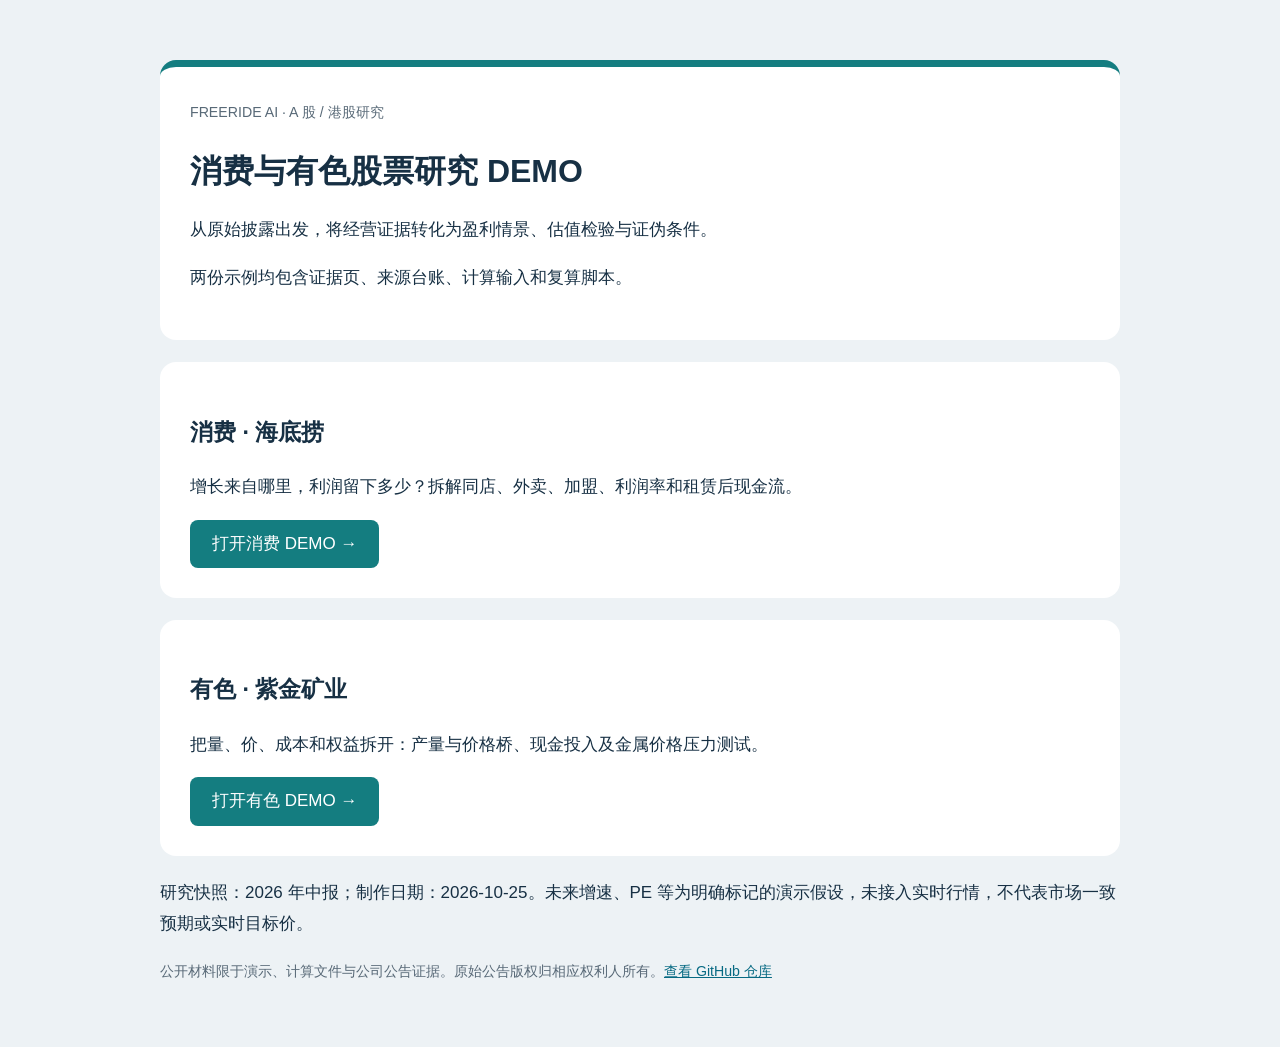
==== index.html @ 467af82f "Publish consumer and nonferrous research demos" ====
<!doctype html><html lang="zh-CN"><head><meta charset="utf-8"><meta name="viewport" content="width=device-width,initial-scale=1"><title>FREERIDE AI · 股票研究 DEMO</title><style>body{margin:0;background:#edf2f5;color:#173044;font:17px/1.8 "Microsoft YaHei",sans-serif}main{max-width:960px;margin:60px auto;padding:0 24px}header,article{background:white;border-radius:16px;padding:30px;margin:22px 0}header{border-top:7px solid #147d80}h1{font-size:32px;line-height:1.4}h2{font-size:23px}a{color:#076a83}.button{display:inline-block;background:#147d80;color:white;padding:9px 22px;border-radius:8px;text-decoration:none}small{color:#586977}</style></head><body><main><header><small>FREERIDE AI · A 股 / 港股研究</small><h1>消费与有色股票研究 DEMO</h1><p>从原始披露出发，将经营证据转化为盈利情景、估值检验与证伪条件。</p><p>两份示例均包含证据页、来源台账、计算输入和复算脚本。</p></header><article><h2>消费 · 海底捞</h2><p>增长来自哪里，利润留下多少？拆解同店、外卖、加盟、利润率和租赁后现金流。</p><a class="button" href="consumer.html">打开消费 DEMO →</a></article><article><h2>有色 · 紫金矿业</h2><p>把量、价、成本和权益拆开：产量与价格桥、现金投入及金属价格压力测试。</p><a class="button" href="nonferrous.html">打开有色 DEMO →</a></article><footer><p>研究快照：2026 年中报；制作日期：2026-10-25。未来增速、PE 等为明确标记的演示假设，未接入实时行情，不代表市场一致预期或实时目标价。</p><small>公开材料限于演示、计算文件与公司公告证据。原始公告版权归相应权利人所有。<a href="https://github.com/Lancewang1/freeride-equity-demos">查看 GitHub 仓库</a></small></footer></main></body></html>
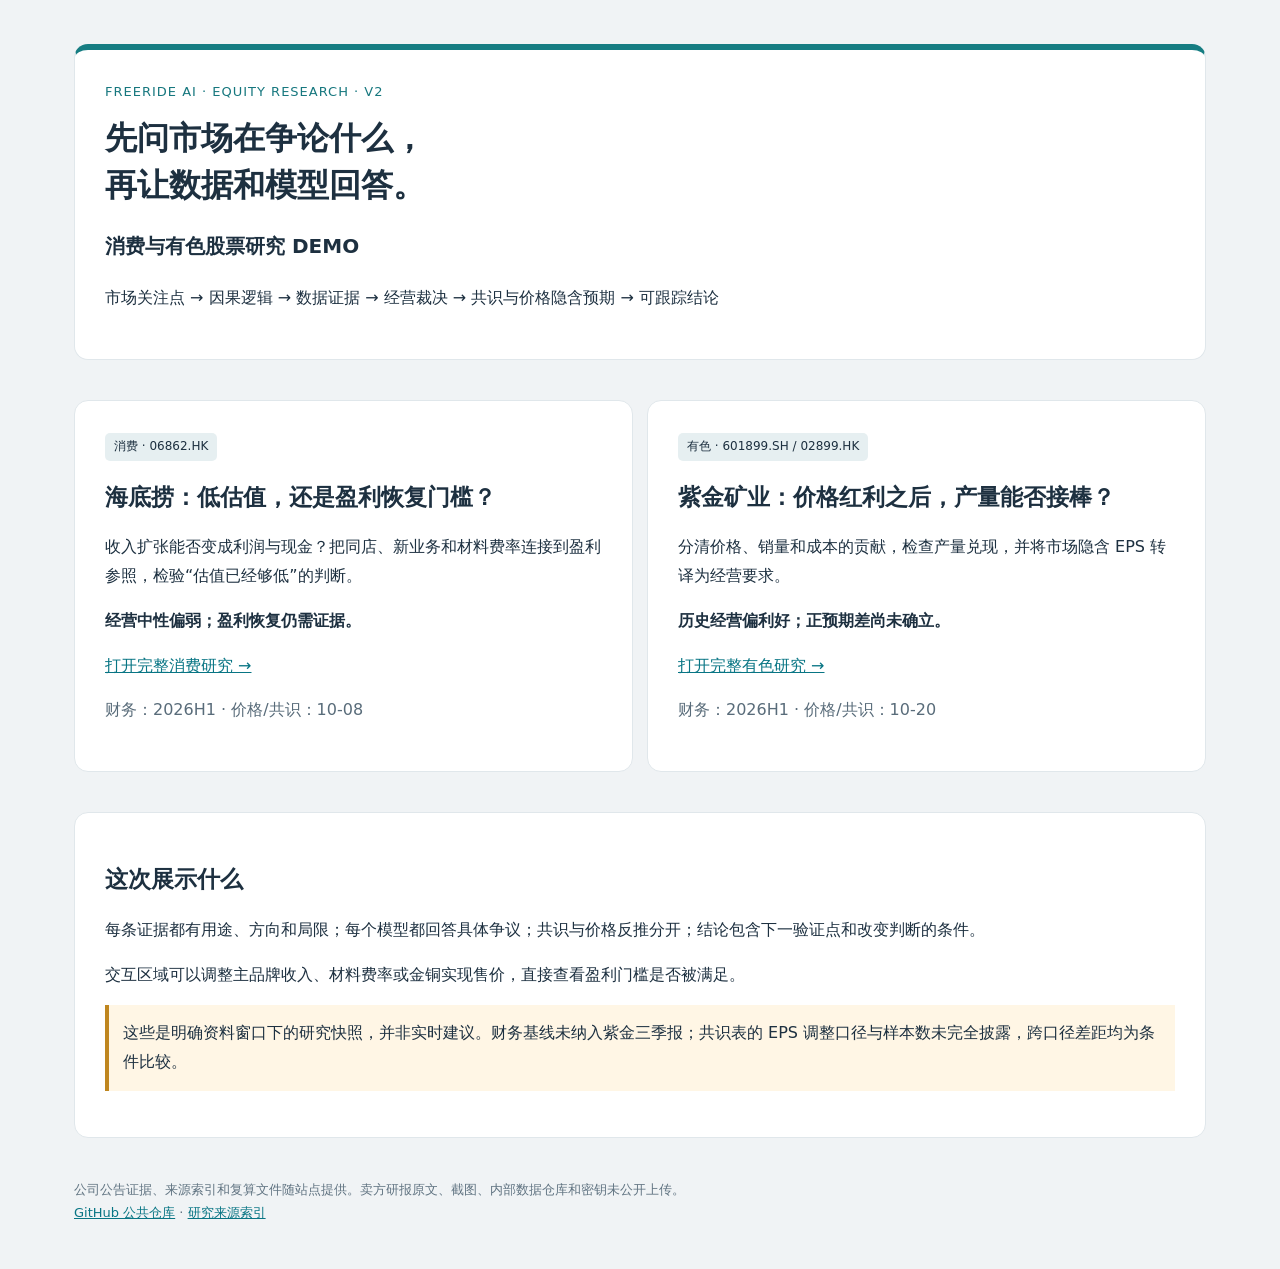
==== commit ae84f1a6: "Rebuild demos around six-step market-question research narrative" ====
--- a/index.html
+++ b/index.html
@@ -1 +1 @@
-<!doctype html><html lang="zh-CN"><head><meta charset="utf-8"><meta name="viewport" content="width=device-width,initial-scale=1"><title>FREERIDE AI · 股票研究 DEMO</title><style>body{margin:0;background:#edf2f5;color:#173044;font:17px/1.8 "Microsoft YaHei",sans-serif}main{max-width:960px;margin:60px auto;padding:0 24px}header,article{background:white;border-radius:16px;padding:30px;margin:22px 0}header{border-top:7px solid #147d80}h1{font-size:32px;line-height:1.4}h2{font-size:23px}a{color:#076a83}.button{display:inline-block;background:#147d80;color:white;padding:9px 22px;border-radius:8px;text-decoration:none}small{color:#586977}</style></head><body><main><header><small>FREERIDE AI · A 股 / 港股研究</small><h1>消费与有色股票研究 DEMO</h1><p>从原始披露出发，将经营证据转化为盈利情景、估值检验与证伪条件。</p><p>两份示例均包含证据页、来源台账、计算输入和复算脚本。</p></header><article><h2>消费 · 海底捞</h2><p>增长来自哪里，利润留下多少？拆解同店、外卖、加盟、利润率和租赁后现金流。</p><a class="button" href="consumer.html">打开消费 DEMO →</a></article><article><h2>有色 · 紫金矿业</h2><p>把量、价、成本和权益拆开：产量与价格桥、现金投入及金属价格压力测试。</p><a class="button" href="nonferrous.html">打开有色 DEMO →</a></article><footer><p>研究快照：2026 年中报；制作日期：2026-10-25。未来增速、PE 等为明确标记的演示假设，未接入实时行情，不代表市场一致预期或实时目标价。</p><small>公开材料限于演示、计算文件与公司公告证据。原始公告版权归相应权利人所有。<a href="https://github.com/Lancewang1/freeride-equity-demos">查看 GitHub 仓库</a></small></footer></main></body></html>+<!doctype html><html lang="zh-CN"><head><meta charset="utf-8"><meta name="viewport" content="width=device-width,initial-scale=1"><title>FREERIDE AI · 从市场问题到可跟踪结论</title><link rel="stylesheet" href="research.css"></head><body><main><header><div class="eyebrow">FREERIDE AI · EQUITY RESEARCH · V2</div><h1>先问市场在争论什么，<br>再让数据和模型回答。</h1><p class="lead">消费与有色股票研究 DEMO</p><p>市场关注点 → 因果逻辑 → 数据证据 → 经营裁决 → 共识与价格隐含预期 → 可跟踪结论</p></header><div class="grid"><section><span class="tag">消费 · 06862.HK</span><h2>海底捞：低估值，还是盈利恢复门槛？</h2><p>收入扩张能否变成利润与现金？把同店、新业务和材料费率连接到盈利参照，检验“估值已经够低”的判断。</p><p><b>经营中性偏弱；盈利恢复仍需证据。</b></p><a href="consumer.html">打开完整消费研究 →</a><p class="muted">财务：2026H1 · 价格/共识：10-08</p></section><section><span class="tag">有色 · 601899.SH / 02899.HK</span><h2>紫金矿业：价格红利之后，产量能否接棒？</h2><p>分清价格、销量和成本的贡献，检查产量兑现，并将市场隐含 EPS 转译为经营要求。</p><p><b>历史经营偏利好；正预期差尚未确立。</b></p><a href="nonferrous.html">打开完整有色研究 →</a><p class="muted">财务：2026H1 · 价格/共识：10-20</p></section></div><section><h2>这次展示什么</h2><p>每条证据都有用途、方向和局限；每个模型都回答具体争议；共识与价格反推分开；结论包含下一验证点和改变判断的条件。</p><p>交互区域可以调整主品牌收入、材料费率或金铜实现售价，直接查看盈利门槛是否被满足。</p><p class="note">这些是明确资料窗口下的研究快照，并非实时建议。财务基线未纳入紫金三季报；共识表的 EPS 调整口径与样本数未完全披露，跨口径差距均为条件比较。</p></section><footer>公司公告证据、来源索引和复算文件随站点提供。卖方研报原文、截图、内部数据仓库和密钥未公开上传。<br><a href="https://github.com/Lancewang1/freeride-equity-demos">GitHub 公共仓库</a> · <a href="sources/research_citations.json">研究来源索引</a></footer></main></body></html>
--- a/research.css
+++ b/research.css
@@ -0,0 +1 @@
+*{box-sizing:border-box}html{scroll-behavior:smooth;scroll-padding-top:85px}body{margin:0;background:#f0f3f5;color:#1d3040;font:16px/1.8 "Microsoft YaHei",system-ui,sans-serif}main{max-width:1180px;margin:auto;padding:24px}header,section{background:#fff;border:1px solid #e0e7eb;border-radius:14px;padding:30px;margin:20px 0}header{border-top:6px solid #167d82}h1{font-size:32px;line-height:1.45;margin:12px 0}h2{font-size:23px;line-height:1.5}h3{font-size:18px}a{color:#087584}small,.muted{color:#596c7a}.eyebrow{font-size:13px;letter-spacing:1px;color:#16777e}nav{position:sticky;top:0;z-index:5;background:#183443;padding:12px 18px;display:flex;gap:12px;flex-wrap:wrap;border-radius:9px}nav a{color:white;text-decoration:none;font-size:14px}.lead{font-size:20px;font-weight:600}.verdict{background:#eaf3f4;border-left:4px solid #167d82;padding:18px}.note{background:#fff6e5;border-left:4px solid #bf861f;padding:14px}.grid{display:grid;grid-template-columns:repeat(auto-fit,minmax(240px,1fr));gap:14px}.card{background:#f0f5f6;padding:18px;border-radius:10px}.card strong{display:block;font-size:24px}.flow{display:flex;flex-wrap:wrap;gap:8px;align-items:center}.flow span{background:#eaf3f4;padding:10px 13px;border-radius:8px}.scroll{overflow-x:auto}table{width:100%;border-collapse:collapse;font-size:14px}th,td{padding:12px;border-bottom:1px solid #dfe7ec;text-align:left;vertical-align:top}th{background:#edf3f5;white-space:nowrap}.pos{color:#167349;font-weight:bold}.neg{color:#b4403e;font-weight:bold}.mix{color:#95650d;font-weight:bold}.controls{display:grid;grid-template-columns:repeat(auto-fit,minmax(205px,1fr));gap:14px;background:#eff5f6;padding:18px;border-radius:10px}label{font-size:14px}input,select{display:block;width:100%;max-width:250px;font:inherit;padding:9px;border:1px solid #a5b7c0;border-radius:6px;margin-top:6px}button{background:#167d82;color:white;border:0;border-radius:7px;padding:10px 18px;cursor:pointer;font:inherit;margin:12px 0}.result{background:#183443;color:white;padding:20px;border-radius:10px;margin:14px 0}.result strong{font-size:23px}details{margin:16px 0;padding:14px;background:#f6f8f9;border-radius:8px}summary{cursor:pointer;font-weight:bold}.tag{display:inline-block;padding:3px 9px;background:#e6eff1;border-radius:5px;font-size:12px;margin-right:6px}footer{padding:20px 0;color:#617482;font-size:13px}code{overflow-wrap:anywhere}section{scroll-margin-top:80px}@media(max-width:600px){main{padding:10px}header,section{padding:18px}h1{font-size:25px}h2{font-size:20px}nav{position:static;gap:8px}nav a{font-size:12px}td,th{min-width:110px;padding:9px}.lead{font-size:18px}}@media print{nav,.controls,button{display:none}section,header{border:0;break-inside:auto}body{background:white}.scroll{overflow:visible}}
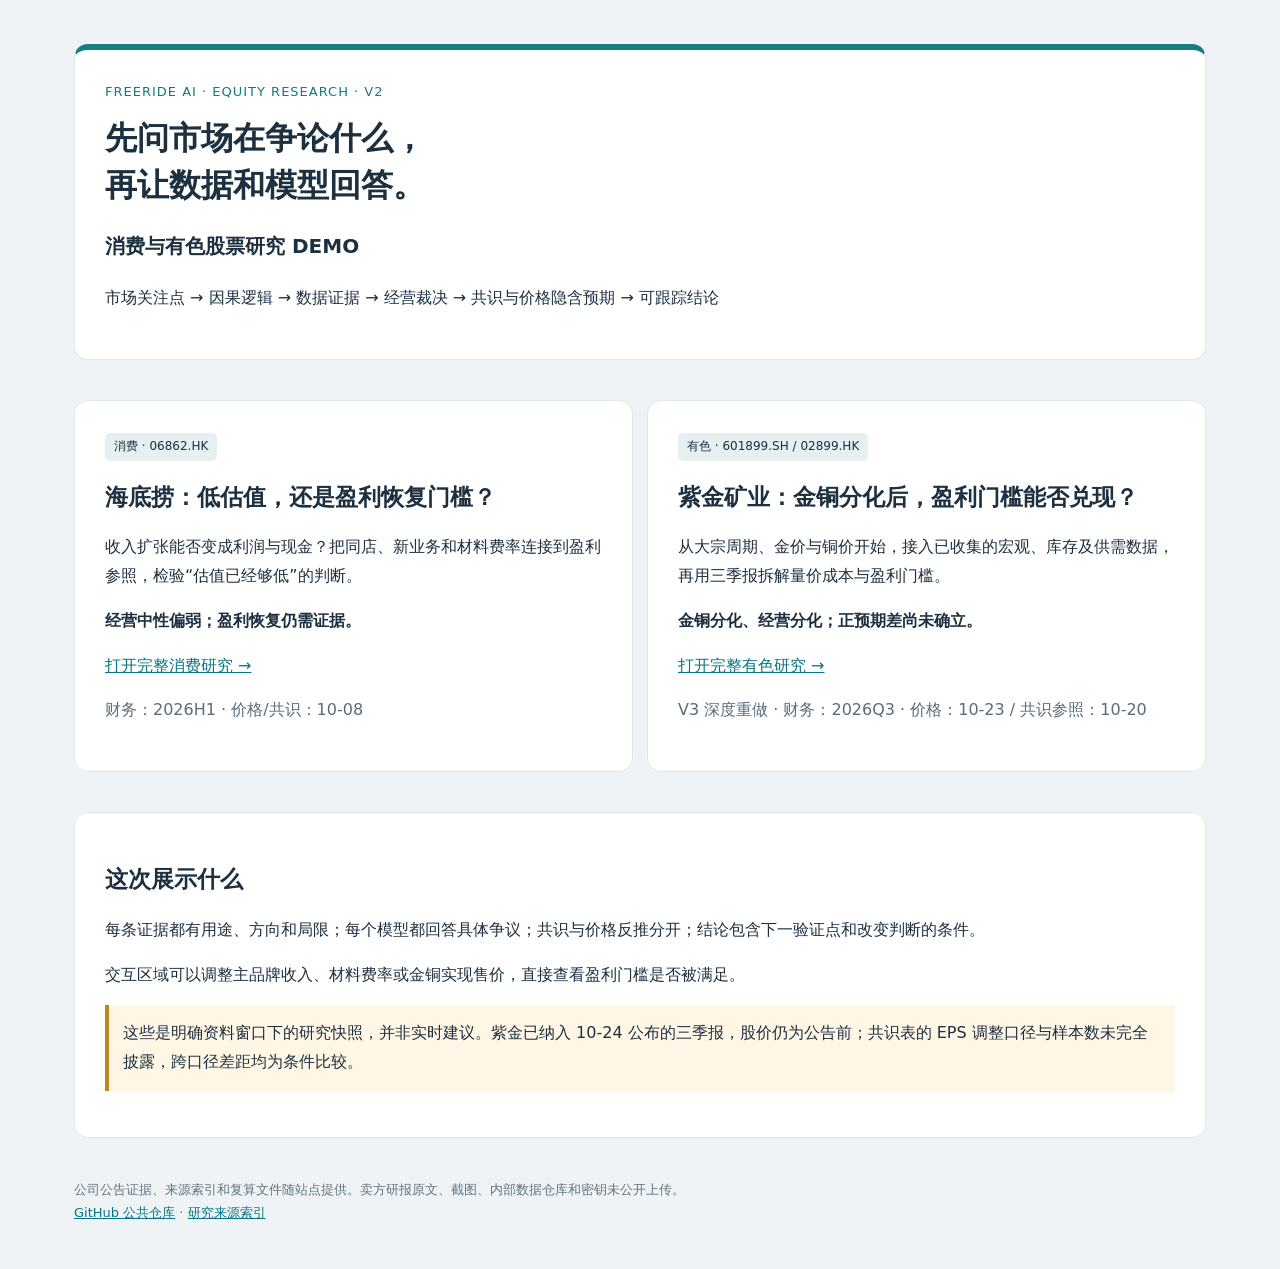
==== commit 02de6fe4: "Rebuild Zijin research around commodity cycles and Q3 operating evidence" ====
--- a/index.html
+++ b/index.html
@@ -1 +1 @@
-<!doctype html><html lang="zh-CN"><head><meta charset="utf-8"><meta name="viewport" content="width=device-width,initial-scale=1"><title>FREERIDE AI · 从市场问题到可跟踪结论</title><link rel="stylesheet" href="research.css"></head><body><main><header><div class="eyebrow">FREERIDE AI · EQUITY RESEARCH · V2</div><h1>先问市场在争论什么，<br>再让数据和模型回答。</h1><p class="lead">消费与有色股票研究 DEMO</p><p>市场关注点 → 因果逻辑 → 数据证据 → 经营裁决 → 共识与价格隐含预期 → 可跟踪结论</p></header><div class="grid"><section><span class="tag">消费 · 06862.HK</span><h2>海底捞：低估值，还是盈利恢复门槛？</h2><p>收入扩张能否变成利润与现金？把同店、新业务和材料费率连接到盈利参照，检验“估值已经够低”的判断。</p><p><b>经营中性偏弱；盈利恢复仍需证据。</b></p><a href="consumer.html">打开完整消费研究 →</a><p class="muted">财务：2026H1 · 价格/共识：10-08</p></section><section><span class="tag">有色 · 601899.SH / 02899.HK</span><h2>紫金矿业：价格红利之后，产量能否接棒？</h2><p>分清价格、销量和成本的贡献，检查产量兑现，并将市场隐含 EPS 转译为经营要求。</p><p><b>历史经营偏利好；正预期差尚未确立。</b></p><a href="nonferrous.html">打开完整有色研究 →</a><p class="muted">财务：2026H1 · 价格/共识：10-20</p></section></div><section><h2>这次展示什么</h2><p>每条证据都有用途、方向和局限；每个模型都回答具体争议；共识与价格反推分开；结论包含下一验证点和改变判断的条件。</p><p>交互区域可以调整主品牌收入、材料费率或金铜实现售价，直接查看盈利门槛是否被满足。</p><p class="note">这些是明确资料窗口下的研究快照，并非实时建议。财务基线未纳入紫金三季报；共识表的 EPS 调整口径与样本数未完全披露，跨口径差距均为条件比较。</p></section><footer>公司公告证据、来源索引和复算文件随站点提供。卖方研报原文、截图、内部数据仓库和密钥未公开上传。<br><a href="https://github.com/Lancewang1/freeride-equity-demos">GitHub 公共仓库</a> · <a href="sources/research_citations.json">研究来源索引</a></footer></main></body></html>
+<!doctype html><html lang="zh-CN"><head><meta charset="utf-8"><meta name="viewport" content="width=device-width,initial-scale=1"><title>FREERIDE AI · 从市场问题到可跟踪结论</title><link rel="stylesheet" href="research.css"></head><body><main><header><div class="eyebrow">FREERIDE AI · EQUITY RESEARCH · V2</div><h1>先问市场在争论什么，<br>再让数据和模型回答。</h1><p class="lead">消费与有色股票研究 DEMO</p><p>市场关注点 → 因果逻辑 → 数据证据 → 经营裁决 → 共识与价格隐含预期 → 可跟踪结论</p></header><div class="grid"><section><span class="tag">消费 · 06862.HK</span><h2>海底捞：低估值，还是盈利恢复门槛？</h2><p>收入扩张能否变成利润与现金？把同店、新业务和材料费率连接到盈利参照，检验“估值已经够低”的判断。</p><p><b>经营中性偏弱；盈利恢复仍需证据。</b></p><a href="consumer.html">打开完整消费研究 →</a><p class="muted">财务：2026H1 · 价格/共识：10-08</p></section><section><span class="tag">有色 · 601899.SH / 02899.HK</span><h2>紫金矿业：金铜分化后，盈利门槛能否兑现？</h2><p>从大宗周期、金价与铜价开始，接入已收集的宏观、库存及供需数据，再用三季报拆解量价成本与盈利门槛。</p><p><b>金铜分化、经营分化；正预期差尚未确立。</b></p><a href="nonferrous.html">打开完整有色研究 →</a><p class="muted">V3 深度重做 · 财务：2026Q3 · 价格：10-23 / 共识参照：10-20</p></section></div><section><h2>这次展示什么</h2><p>每条证据都有用途、方向和局限；每个模型都回答具体争议；共识与价格反推分开；结论包含下一验证点和改变判断的条件。</p><p>交互区域可以调整主品牌收入、材料费率或金铜实现售价，直接查看盈利门槛是否被满足。</p><p class="note">这些是明确资料窗口下的研究快照，并非实时建议。紫金已纳入 10-24 公布的三季报，股价仍为公告前；共识表的 EPS 调整口径与样本数未完全披露，跨口径差距均为条件比较。</p></section><footer>公司公告证据、来源索引和复算文件随站点提供。卖方研报原文、截图、内部数据仓库和密钥未公开上传。<br><a href="https://github.com/Lancewang1/freeride-equity-demos">GitHub 公共仓库</a> · <a href="sources/research_citations.json">研究来源索引</a></footer></main></body></html>
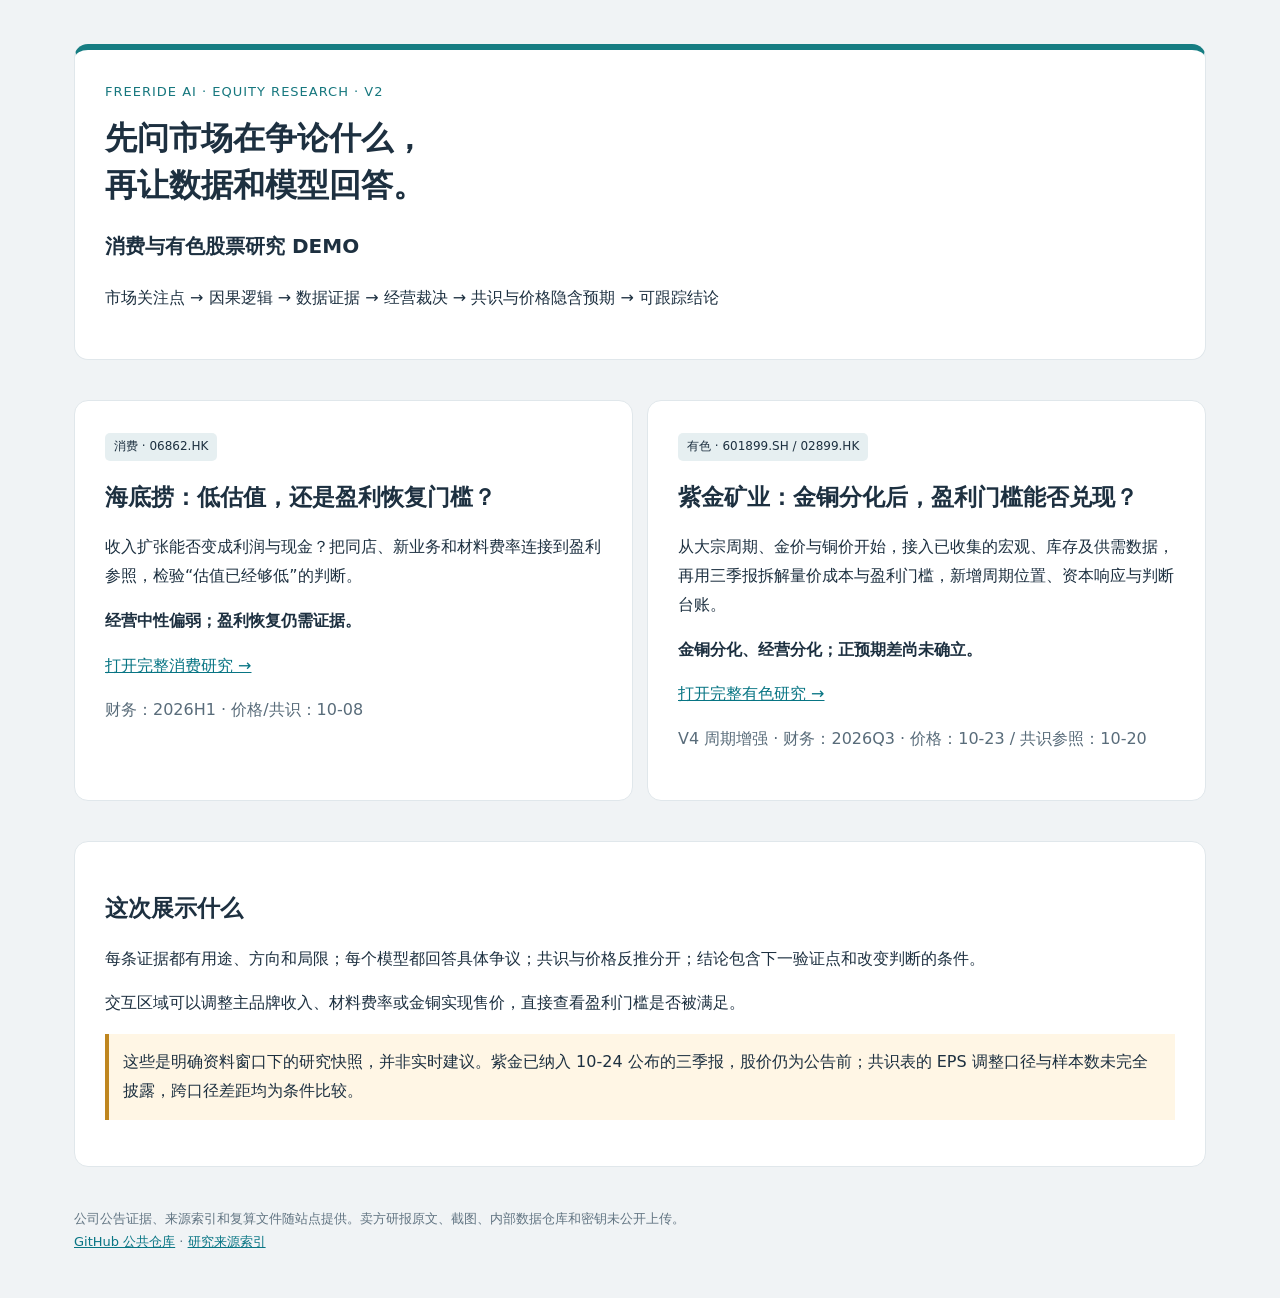
==== commit 34adf25e: "Add cycle positioning, capital response and testable Zijin judgment ledger" ====
--- a/index.html
+++ b/index.html
@@ -1 +1 @@
-<!doctype html><html lang="zh-CN"><head><meta charset="utf-8"><meta name="viewport" content="width=device-width,initial-scale=1"><title>FREERIDE AI · 从市场问题到可跟踪结论</title><link rel="stylesheet" href="research.css"></head><body><main><header><div class="eyebrow">FREERIDE AI · EQUITY RESEARCH · V2</div><h1>先问市场在争论什么，<br>再让数据和模型回答。</h1><p class="lead">消费与有色股票研究 DEMO</p><p>市场关注点 → 因果逻辑 → 数据证据 → 经营裁决 → 共识与价格隐含预期 → 可跟踪结论</p></header><div class="grid"><section><span class="tag">消费 · 06862.HK</span><h2>海底捞：低估值，还是盈利恢复门槛？</h2><p>收入扩张能否变成利润与现金？把同店、新业务和材料费率连接到盈利参照，检验“估值已经够低”的判断。</p><p><b>经营中性偏弱；盈利恢复仍需证据。</b></p><a href="consumer.html">打开完整消费研究 →</a><p class="muted">财务：2026H1 · 价格/共识：10-08</p></section><section><span class="tag">有色 · 601899.SH / 02899.HK</span><h2>紫金矿业：金铜分化后，盈利门槛能否兑现？</h2><p>从大宗周期、金价与铜价开始，接入已收集的宏观、库存及供需数据，再用三季报拆解量价成本与盈利门槛。</p><p><b>金铜分化、经营分化；正预期差尚未确立。</b></p><a href="nonferrous.html">打开完整有色研究 →</a><p class="muted">V3 深度重做 · 财务：2026Q3 · 价格：10-23 / 共识参照：10-20</p></section></div><section><h2>这次展示什么</h2><p>每条证据都有用途、方向和局限；每个模型都回答具体争议；共识与价格反推分开；结论包含下一验证点和改变判断的条件。</p><p>交互区域可以调整主品牌收入、材料费率或金铜实现售价，直接查看盈利门槛是否被满足。</p><p class="note">这些是明确资料窗口下的研究快照，并非实时建议。紫金已纳入 10-24 公布的三季报，股价仍为公告前；共识表的 EPS 调整口径与样本数未完全披露，跨口径差距均为条件比较。</p></section><footer>公司公告证据、来源索引和复算文件随站点提供。卖方研报原文、截图、内部数据仓库和密钥未公开上传。<br><a href="https://github.com/Lancewang1/freeride-equity-demos">GitHub 公共仓库</a> · <a href="sources/research_citations.json">研究来源索引</a></footer></main></body></html>
+<!doctype html><html lang="zh-CN"><head><meta charset="utf-8"><meta name="viewport" content="width=device-width,initial-scale=1"><title>FREERIDE AI · 从市场问题到可跟踪结论</title><link rel="stylesheet" href="research.css"></head><body><main><header><div class="eyebrow">FREERIDE AI · EQUITY RESEARCH · V2</div><h1>先问市场在争论什么，<br>再让数据和模型回答。</h1><p class="lead">消费与有色股票研究 DEMO</p><p>市场关注点 → 因果逻辑 → 数据证据 → 经营裁决 → 共识与价格隐含预期 → 可跟踪结论</p></header><div class="grid"><section><span class="tag">消费 · 06862.HK</span><h2>海底捞：低估值，还是盈利恢复门槛？</h2><p>收入扩张能否变成利润与现金？把同店、新业务和材料费率连接到盈利参照，检验“估值已经够低”的判断。</p><p><b>经营中性偏弱；盈利恢复仍需证据。</b></p><a href="consumer.html">打开完整消费研究 →</a><p class="muted">财务：2026H1 · 价格/共识：10-08</p></section><section><span class="tag">有色 · 601899.SH / 02899.HK</span><h2>紫金矿业：金铜分化后，盈利门槛能否兑现？</h2><p>从大宗周期、金价与铜价开始，接入已收集的宏观、库存及供需数据，再用三季报拆解量价成本与盈利门槛，新增周期位置、资本响应与判断台账。</p><p><b>金铜分化、经营分化；正预期差尚未确立。</b></p><a href="nonferrous.html">打开完整有色研究 →</a><p class="muted">V4 周期增强 · 财务：2026Q3 · 价格：10-23 / 共识参照：10-20</p></section></div><section><h2>这次展示什么</h2><p>每条证据都有用途、方向和局限；每个模型都回答具体争议；共识与价格反推分开；结论包含下一验证点和改变判断的条件。</p><p>交互区域可以调整主品牌收入、材料费率或金铜实现售价，直接查看盈利门槛是否被满足。</p><p class="note">这些是明确资料窗口下的研究快照，并非实时建议。紫金已纳入 10-24 公布的三季报，股价仍为公告前；共识表的 EPS 调整口径与样本数未完全披露，跨口径差距均为条件比较。</p></section><footer>公司公告证据、来源索引和复算文件随站点提供。卖方研报原文、截图、内部数据仓库和密钥未公开上传。<br><a href="https://github.com/Lancewang1/freeride-equity-demos">GitHub 公共仓库</a> · <a href="sources/research_citations.json">研究来源索引</a></footer></main></body></html>
